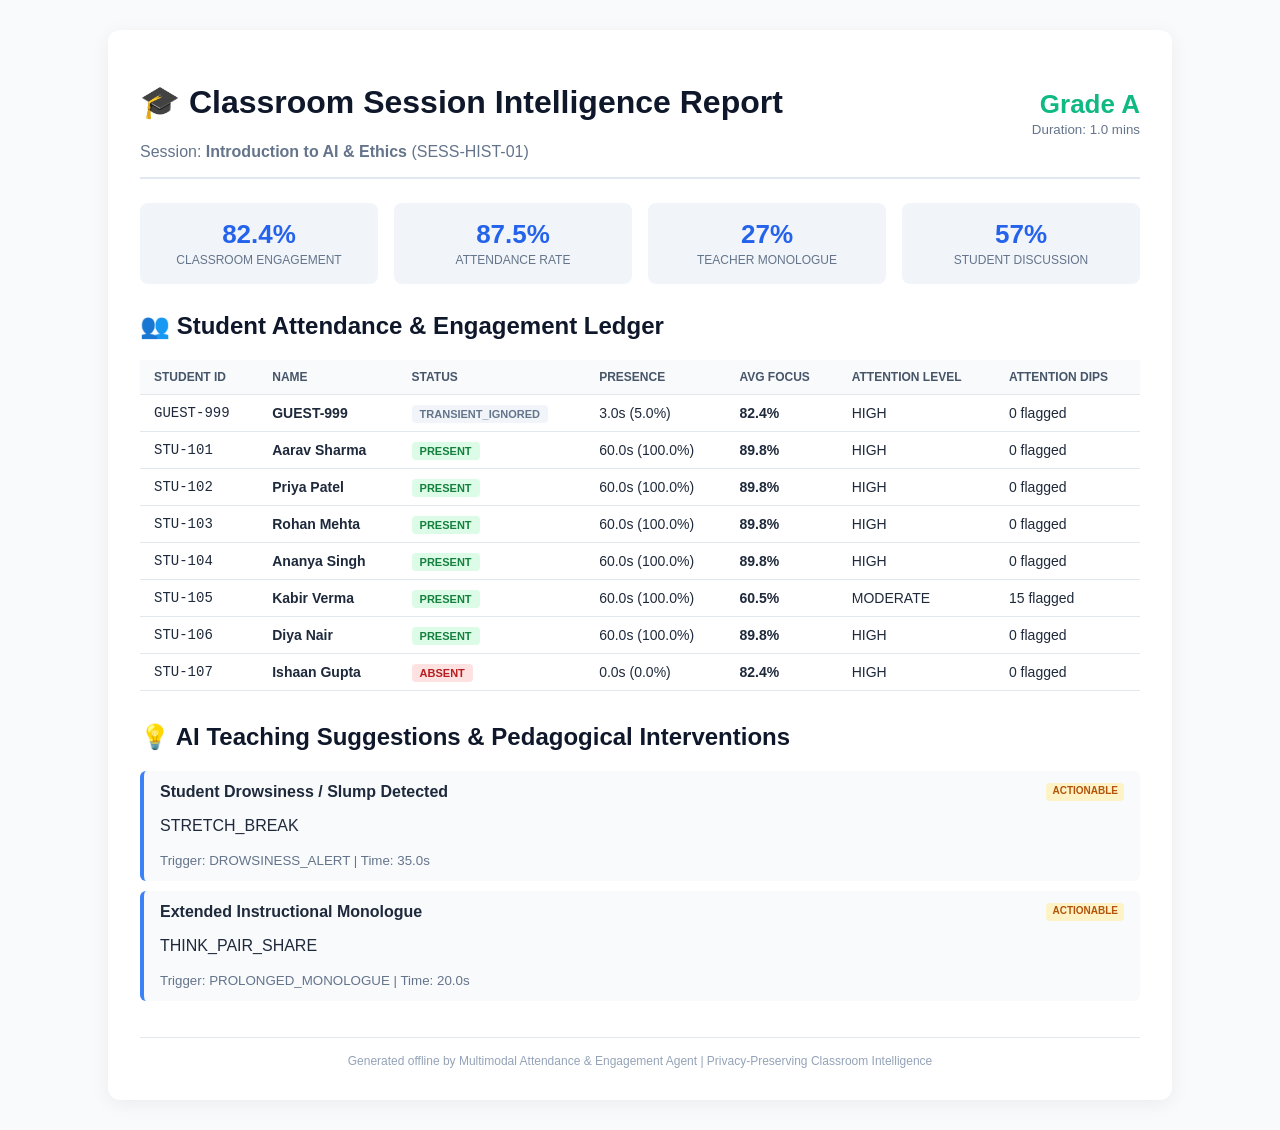
==== data/logs/report_SESS-HIST-01.html @ 331cf937 "feat: complete Senior AI/ML specification with SQLite storage, HTML reports, Streamlit dashboard, ET" ====
<!DOCTYPE html>
<html lang="en">
<head>
    <meta charset="UTF-8">
    <title>Session Report - Introduction to AI & Ethics</title>
    <style>
        body { font-family: -apple-system, BlinkMacSystemFont, "Segoe UI", Roboto, sans-serif; background: #F8FAFC; color: #1E293B; margin: 0; padding: 30px; }
        .container { max-width: 1000px; margin: 0 auto; background: #FFFFFF; border-radius: 12px; padding: 32px; box-shadow: 0 4px 20px rgba(0,0,0,0.06); }
        h1, h2, h3 { color: #0F172A; }
        .header-bar { display: flex; justify-content: space-between; align-items: baseline; border-bottom: 2px solid #E2E8F0; padding-bottom: 16px; margin-bottom: 24px; }
        .stats-grid { display: grid; grid-template-columns: repeat(4, 1fr); gap: 16px; margin-bottom: 28px; }
        .stat-card { background: #F1F5F9; border-radius: 8px; padding: 16px; text-align: center; }
        .stat-val { font-size: 26px; font-weight: 700; color: #2563EB; display: block; }
        .stat-lbl { font-size: 12px; text-transform: uppercase; color: #64748B; }
        table { width: 100%; border-collapse: collapse; margin-top: 12px; font-size: 14px; }
        th, td { padding: 10px 14px; border-bottom: 1px solid #E2E8F0; text-align: left; }
        th { background: #F8FAFC; font-size: 12px; text-transform: uppercase; color: #475569; }
        .badge { padding: 3px 8px; border-radius: 4px; font-size: 11px; font-weight: 600; text-transform: uppercase; }
        .badge-present { background: #DCFCE7; color: #15803D; }
        .badge-late { background: #FEF3C7; color: #B45309; }
        .badge-absent { background: #FEE2E2; color: #B91C1C; }
        .badge-partial { background: #E0E7FF; color: #4338CA; }
        .badge-transient_ignored { background: #F1F5F9; color: #64748B; }
        .sugg-card { background: #F8FAFC; border-left: 4px solid #3B82F6; padding: 12px 16px; border-radius: 6px; margin-bottom: 10px; }
        .sugg-header { display: flex; justify-content: space-between; margin-bottom: 4px; }
        .priority { font-size: 10px; font-weight: 700; padding: 2px 6px; border-radius: 4px; }
        .priority-urgent { background: #FEE2E2; color: #B91C1C; }
        .priority-actionable { background: #FEF3C7; color: #B45309; }
        .footer { margin-top: 36px; padding-top: 16px; border-top: 1px solid #E2E8F0; font-size: 12px; color: #94A3B8; text-align: center; }
    </style>
</head>
<body>
    <div class="container">
        <div class="header-bar">
            <div>
                <h1>🎓 Classroom Session Intelligence Report</h1>
                <p style="margin: 0; color: #64748B;">Session: <strong>Introduction to AI & Ethics</strong> (SESS-HIST-01)</p>
            </div>
            <div style="text-align: right;">
                <span class="stat-val" style="color: #10B981;">Grade A</span>
                <small style="color: #64748B;">Duration: 1.0 mins</small>
            </div>
        </div>

        <div class="stats-grid">
            <div class="stat-card">
                <span class="stat-val">82.4%</span>
                <span class="stat-lbl">Classroom Engagement</span>
            </div>
            <div class="stat-card">
                <span class="stat-val">87.5%</span>
                <span class="stat-lbl">Attendance Rate</span>
            </div>
            <div class="stat-card">
                <span class="stat-val">27%</span>
                <span class="stat-lbl">Teacher Monologue</span>
            </div>
            <div class="stat-card">
                <span class="stat-val">57%</span>
                <span class="stat-lbl">Student Discussion</span>
            </div>
        </div>

        <h2>👥 Student Attendance & Engagement Ledger</h2>
        <table>
            <thead>
                <tr>
                    <th>Student ID</th>
                    <th>Name</th>
                    <th>Status</th>
                    <th>Presence</th>
                    <th>Avg Focus</th>
                    <th>Attention Level</th>
                    <th>Attention Dips</th>
                </tr>
            </thead>
            <tbody>
                
            <tr>
                <td style="font-family: monospace;">GUEST-999</td>
                <td><strong>GUEST-999</strong></td>
                <td><span class="badge badge-transient_ignored">TRANSIENT_IGNORED</span></td>
                <td>3.0s (5.0%)</td>
                <td><strong>82.4%</strong></td>
                <td>HIGH</td>
                <td>0 flagged</td>
            </tr>
            
            <tr>
                <td style="font-family: monospace;">STU-101</td>
                <td><strong>Aarav Sharma</strong></td>
                <td><span class="badge badge-present">PRESENT</span></td>
                <td>60.0s (100.0%)</td>
                <td><strong>89.8%</strong></td>
                <td>HIGH</td>
                <td>0 flagged</td>
            </tr>
            
            <tr>
                <td style="font-family: monospace;">STU-102</td>
                <td><strong>Priya Patel</strong></td>
                <td><span class="badge badge-present">PRESENT</span></td>
                <td>60.0s (100.0%)</td>
                <td><strong>89.8%</strong></td>
                <td>HIGH</td>
                <td>0 flagged</td>
            </tr>
            
            <tr>
                <td style="font-family: monospace;">STU-103</td>
                <td><strong>Rohan Mehta</strong></td>
                <td><span class="badge badge-present">PRESENT</span></td>
                <td>60.0s (100.0%)</td>
                <td><strong>89.8%</strong></td>
                <td>HIGH</td>
                <td>0 flagged</td>
            </tr>
            
            <tr>
                <td style="font-family: monospace;">STU-104</td>
                <td><strong>Ananya Singh</strong></td>
                <td><span class="badge badge-present">PRESENT</span></td>
                <td>60.0s (100.0%)</td>
                <td><strong>89.8%</strong></td>
                <td>HIGH</td>
                <td>0 flagged</td>
            </tr>
            
            <tr>
                <td style="font-family: monospace;">STU-105</td>
                <td><strong>Kabir Verma</strong></td>
                <td><span class="badge badge-present">PRESENT</span></td>
                <td>60.0s (100.0%)</td>
                <td><strong>60.5%</strong></td>
                <td>MODERATE</td>
                <td>15 flagged</td>
            </tr>
            
            <tr>
                <td style="font-family: monospace;">STU-106</td>
                <td><strong>Diya Nair</strong></td>
                <td><span class="badge badge-present">PRESENT</span></td>
                <td>60.0s (100.0%)</td>
                <td><strong>89.8%</strong></td>
                <td>HIGH</td>
                <td>0 flagged</td>
            </tr>
            
            <tr>
                <td style="font-family: monospace;">STU-107</td>
                <td><strong>Ishaan Gupta</strong></td>
                <td><span class="badge badge-absent">ABSENT</span></td>
                <td>0.0s (0.0%)</td>
                <td><strong>82.4%</strong></td>
                <td>HIGH</td>
                <td>0 flagged</td>
            </tr>
            
            </tbody>
        </table>

        <h2 style="margin-top: 32px;">💡 AI Teaching Suggestions & Pedagogical Interventions</h2>
        
            <div class="sugg-card">
                <div class="sugg-header">
                    <strong>Student Drowsiness / Slump Detected</strong>
                    <span class="priority priority-actionable">ACTIONABLE</span>
                </div>
                <p>STRETCH_BREAK</p>
                <small style="color: #64748B;">Trigger: DROWSINESS_ALERT | Time: 35.0s</small>
            </div>
            
            <div class="sugg-card">
                <div class="sugg-header">
                    <strong>Extended Instructional Monologue</strong>
                    <span class="priority priority-actionable">ACTIONABLE</span>
                </div>
                <p>THINK_PAIR_SHARE</p>
                <small style="color: #64748B;">Trigger: PROLONGED_MONOLOGUE | Time: 20.0s</small>
            </div>
            

        <div class="footer">
            Generated offline by Multimodal Attendance & Engagement Agent | Privacy-Preserving Classroom Intelligence
        </div>
    </div>
</body>
</html>
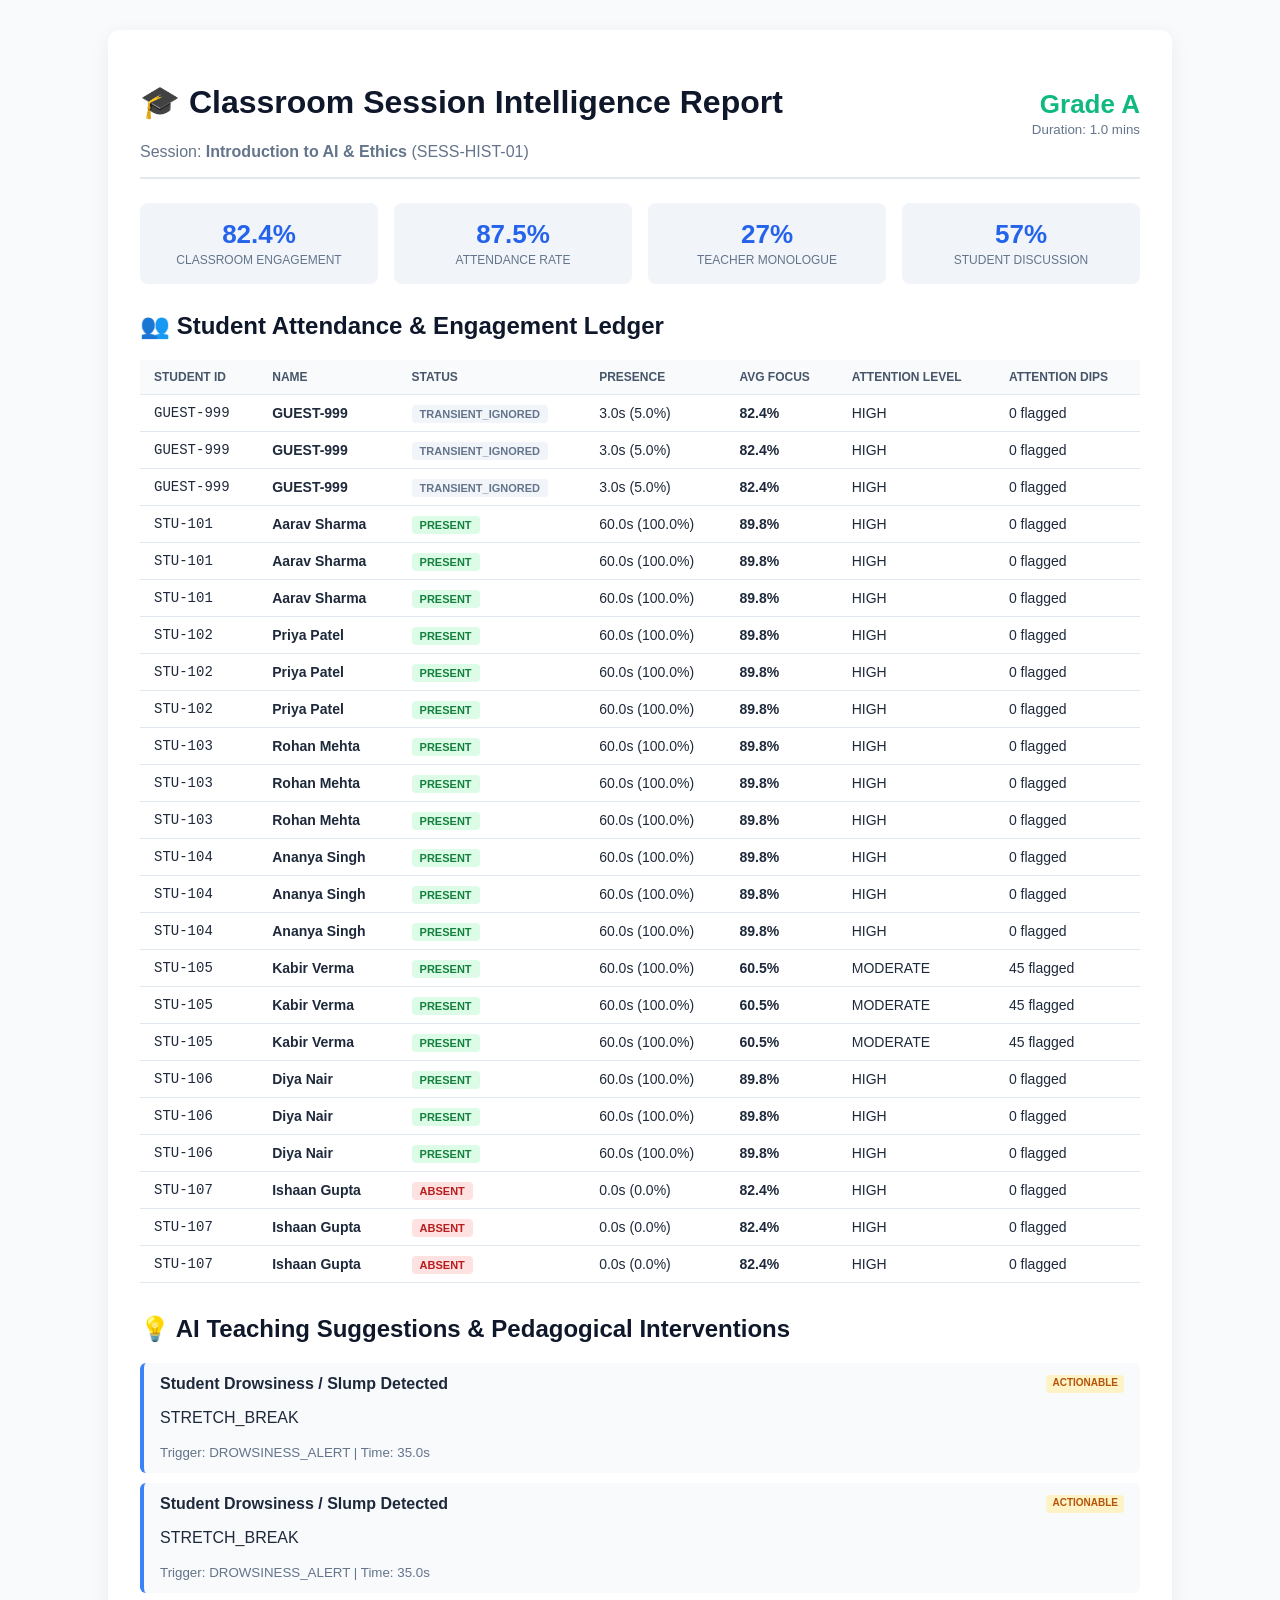
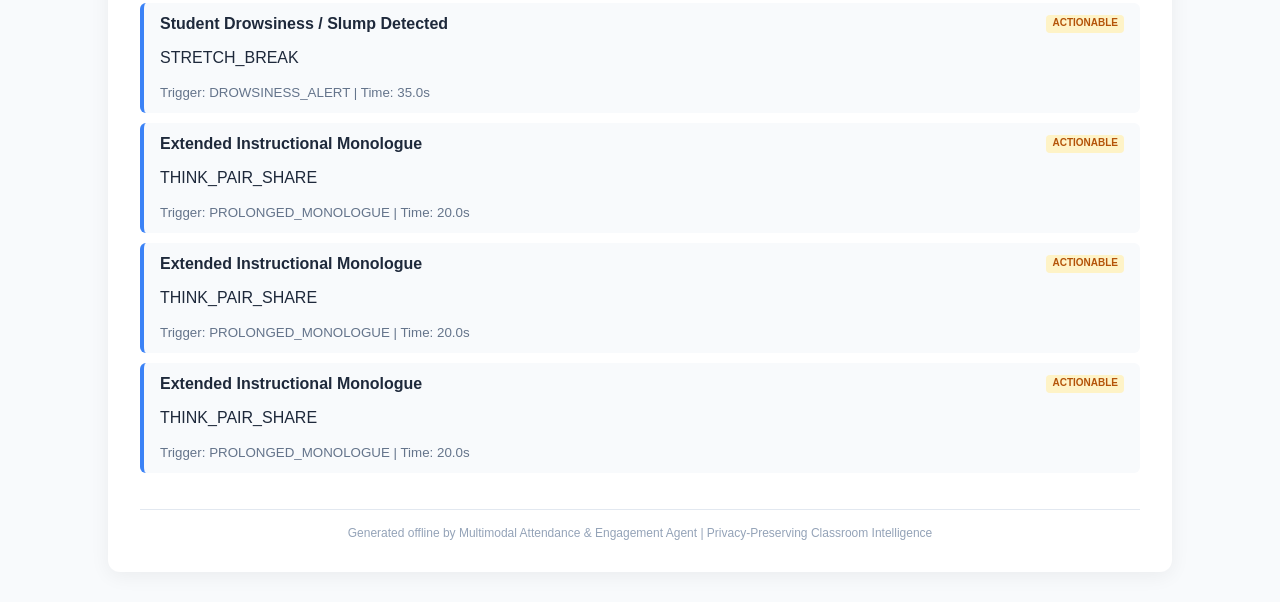
==== commit cb286047: "feat: add manual attendance override in Streamlit and Web Dashboard UI" ====
--- a/data/logs/report_SESS-HIST-01.html
+++ b/data/logs/report_SESS-HIST-01.html
@@ -87,6 +87,26 @@
             </tr>
             
             <tr>
+                <td style="font-family: monospace;">GUEST-999</td>
+                <td><strong>GUEST-999</strong></td>
+                <td><span class="badge badge-transient_ignored">TRANSIENT_IGNORED</span></td>
+                <td>3.0s (5.0%)</td>
+                <td><strong>82.4%</strong></td>
+                <td>HIGH</td>
+                <td>0 flagged</td>
+            </tr>
+            
+            <tr>
+                <td style="font-family: monospace;">GUEST-999</td>
+                <td><strong>GUEST-999</strong></td>
+                <td><span class="badge badge-transient_ignored">TRANSIENT_IGNORED</span></td>
+                <td>3.0s (5.0%)</td>
+                <td><strong>82.4%</strong></td>
+                <td>HIGH</td>
+                <td>0 flagged</td>
+            </tr>
+            
+            <tr>
                 <td style="font-family: monospace;">STU-101</td>
                 <td><strong>Aarav Sharma</strong></td>
                 <td><span class="badge badge-present">PRESENT</span></td>
@@ -97,6 +117,26 @@
             </tr>
             
             <tr>
+                <td style="font-family: monospace;">STU-101</td>
+                <td><strong>Aarav Sharma</strong></td>
+                <td><span class="badge badge-present">PRESENT</span></td>
+                <td>60.0s (100.0%)</td>
+                <td><strong>89.8%</strong></td>
+                <td>HIGH</td>
+                <td>0 flagged</td>
+            </tr>
+            
+            <tr>
+                <td style="font-family: monospace;">STU-101</td>
+                <td><strong>Aarav Sharma</strong></td>
+                <td><span class="badge badge-present">PRESENT</span></td>
+                <td>60.0s (100.0%)</td>
+                <td><strong>89.8%</strong></td>
+                <td>HIGH</td>
+                <td>0 flagged</td>
+            </tr>
+            
+            <tr>
                 <td style="font-family: monospace;">STU-102</td>
                 <td><strong>Priya Patel</strong></td>
                 <td><span class="badge badge-present">PRESENT</span></td>
@@ -107,6 +147,26 @@
             </tr>
             
             <tr>
+                <td style="font-family: monospace;">STU-102</td>
+                <td><strong>Priya Patel</strong></td>
+                <td><span class="badge badge-present">PRESENT</span></td>
+                <td>60.0s (100.0%)</td>
+                <td><strong>89.8%</strong></td>
+                <td>HIGH</td>
+                <td>0 flagged</td>
+            </tr>
+            
+            <tr>
+                <td style="font-family: monospace;">STU-102</td>
+                <td><strong>Priya Patel</strong></td>
+                <td><span class="badge badge-present">PRESENT</span></td>
+                <td>60.0s (100.0%)</td>
+                <td><strong>89.8%</strong></td>
+                <td>HIGH</td>
+                <td>0 flagged</td>
+            </tr>
+            
+            <tr>
                 <td style="font-family: monospace;">STU-103</td>
                 <td><strong>Rohan Mehta</strong></td>
                 <td><span class="badge badge-present">PRESENT</span></td>
@@ -117,6 +177,26 @@
             </tr>
             
             <tr>
+                <td style="font-family: monospace;">STU-103</td>
+                <td><strong>Rohan Mehta</strong></td>
+                <td><span class="badge badge-present">PRESENT</span></td>
+                <td>60.0s (100.0%)</td>
+                <td><strong>89.8%</strong></td>
+                <td>HIGH</td>
+                <td>0 flagged</td>
+            </tr>
+            
+            <tr>
+                <td style="font-family: monospace;">STU-103</td>
+                <td><strong>Rohan Mehta</strong></td>
+                <td><span class="badge badge-present">PRESENT</span></td>
+                <td>60.0s (100.0%)</td>
+                <td><strong>89.8%</strong></td>
+                <td>HIGH</td>
+                <td>0 flagged</td>
+            </tr>
+            
+            <tr>
                 <td style="font-family: monospace;">STU-104</td>
                 <td><strong>Ananya Singh</strong></td>
                 <td><span class="badge badge-present">PRESENT</span></td>
@@ -127,13 +207,53 @@
             </tr>
             
             <tr>
+                <td style="font-family: monospace;">STU-104</td>
+                <td><strong>Ananya Singh</strong></td>
+                <td><span class="badge badge-present">PRESENT</span></td>
+                <td>60.0s (100.0%)</td>
+                <td><strong>89.8%</strong></td>
+                <td>HIGH</td>
+                <td>0 flagged</td>
+            </tr>
+            
+            <tr>
+                <td style="font-family: monospace;">STU-104</td>
+                <td><strong>Ananya Singh</strong></td>
+                <td><span class="badge badge-present">PRESENT</span></td>
+                <td>60.0s (100.0%)</td>
+                <td><strong>89.8%</strong></td>
+                <td>HIGH</td>
+                <td>0 flagged</td>
+            </tr>
+            
+            <tr>
                 <td style="font-family: monospace;">STU-105</td>
                 <td><strong>Kabir Verma</strong></td>
                 <td><span class="badge badge-present">PRESENT</span></td>
                 <td>60.0s (100.0%)</td>
                 <td><strong>60.5%</strong></td>
                 <td>MODERATE</td>
-                <td>15 flagged</td>
+                <td>45 flagged</td>
+            </tr>
+            
+            <tr>
+                <td style="font-family: monospace;">STU-105</td>
+                <td><strong>Kabir Verma</strong></td>
+                <td><span class="badge badge-present">PRESENT</span></td>
+                <td>60.0s (100.0%)</td>
+                <td><strong>60.5%</strong></td>
+                <td>MODERATE</td>
+                <td>45 flagged</td>
+            </tr>
+            
+            <tr>
+                <td style="font-family: monospace;">STU-105</td>
+                <td><strong>Kabir Verma</strong></td>
+                <td><span class="badge badge-present">PRESENT</span></td>
+                <td>60.0s (100.0%)</td>
+                <td><strong>60.5%</strong></td>
+                <td>MODERATE</td>
+                <td>45 flagged</td>
             </tr>
             
             <tr>
@@ -142,6 +262,46 @@
                 <td><span class="badge badge-present">PRESENT</span></td>
                 <td>60.0s (100.0%)</td>
                 <td><strong>89.8%</strong></td>
+                <td>HIGH</td>
+                <td>0 flagged</td>
+            </tr>
+            
+            <tr>
+                <td style="font-family: monospace;">STU-106</td>
+                <td><strong>Diya Nair</strong></td>
+                <td><span class="badge badge-present">PRESENT</span></td>
+                <td>60.0s (100.0%)</td>
+                <td><strong>89.8%</strong></td>
+                <td>HIGH</td>
+                <td>0 flagged</td>
+            </tr>
+            
+            <tr>
+                <td style="font-family: monospace;">STU-106</td>
+                <td><strong>Diya Nair</strong></td>
+                <td><span class="badge badge-present">PRESENT</span></td>
+                <td>60.0s (100.0%)</td>
+                <td><strong>89.8%</strong></td>
+                <td>HIGH</td>
+                <td>0 flagged</td>
+            </tr>
+            
+            <tr>
+                <td style="font-family: monospace;">STU-107</td>
+                <td><strong>Ishaan Gupta</strong></td>
+                <td><span class="badge badge-absent">ABSENT</span></td>
+                <td>0.0s (0.0%)</td>
+                <td><strong>82.4%</strong></td>
+                <td>HIGH</td>
+                <td>0 flagged</td>
+            </tr>
+            
+            <tr>
+                <td style="font-family: monospace;">STU-107</td>
+                <td><strong>Ishaan Gupta</strong></td>
+                <td><span class="badge badge-absent">ABSENT</span></td>
+                <td>0.0s (0.0%)</td>
+                <td><strong>82.4%</strong></td>
                 <td>HIGH</td>
                 <td>0 flagged</td>
             </tr>
@@ -168,6 +328,42 @@
                 </div>
                 <p>STRETCH_BREAK</p>
                 <small style="color: #64748B;">Trigger: DROWSINESS_ALERT | Time: 35.0s</small>
+            </div>
+            
+            <div class="sugg-card">
+                <div class="sugg-header">
+                    <strong>Student Drowsiness / Slump Detected</strong>
+                    <span class="priority priority-actionable">ACTIONABLE</span>
+                </div>
+                <p>STRETCH_BREAK</p>
+                <small style="color: #64748B;">Trigger: DROWSINESS_ALERT | Time: 35.0s</small>
+            </div>
+            
+            <div class="sugg-card">
+                <div class="sugg-header">
+                    <strong>Student Drowsiness / Slump Detected</strong>
+                    <span class="priority priority-actionable">ACTIONABLE</span>
+                </div>
+                <p>STRETCH_BREAK</p>
+                <small style="color: #64748B;">Trigger: DROWSINESS_ALERT | Time: 35.0s</small>
+            </div>
+            
+            <div class="sugg-card">
+                <div class="sugg-header">
+                    <strong>Extended Instructional Monologue</strong>
+                    <span class="priority priority-actionable">ACTIONABLE</span>
+                </div>
+                <p>THINK_PAIR_SHARE</p>
+                <small style="color: #64748B;">Trigger: PROLONGED_MONOLOGUE | Time: 20.0s</small>
+            </div>
+            
+            <div class="sugg-card">
+                <div class="sugg-header">
+                    <strong>Extended Instructional Monologue</strong>
+                    <span class="priority priority-actionable">ACTIONABLE</span>
+                </div>
+                <p>THINK_PAIR_SHARE</p>
+                <small style="color: #64748B;">Trigger: PROLONGED_MONOLOGUE | Time: 20.0s</small>
             </div>
             
             <div class="sugg-card">
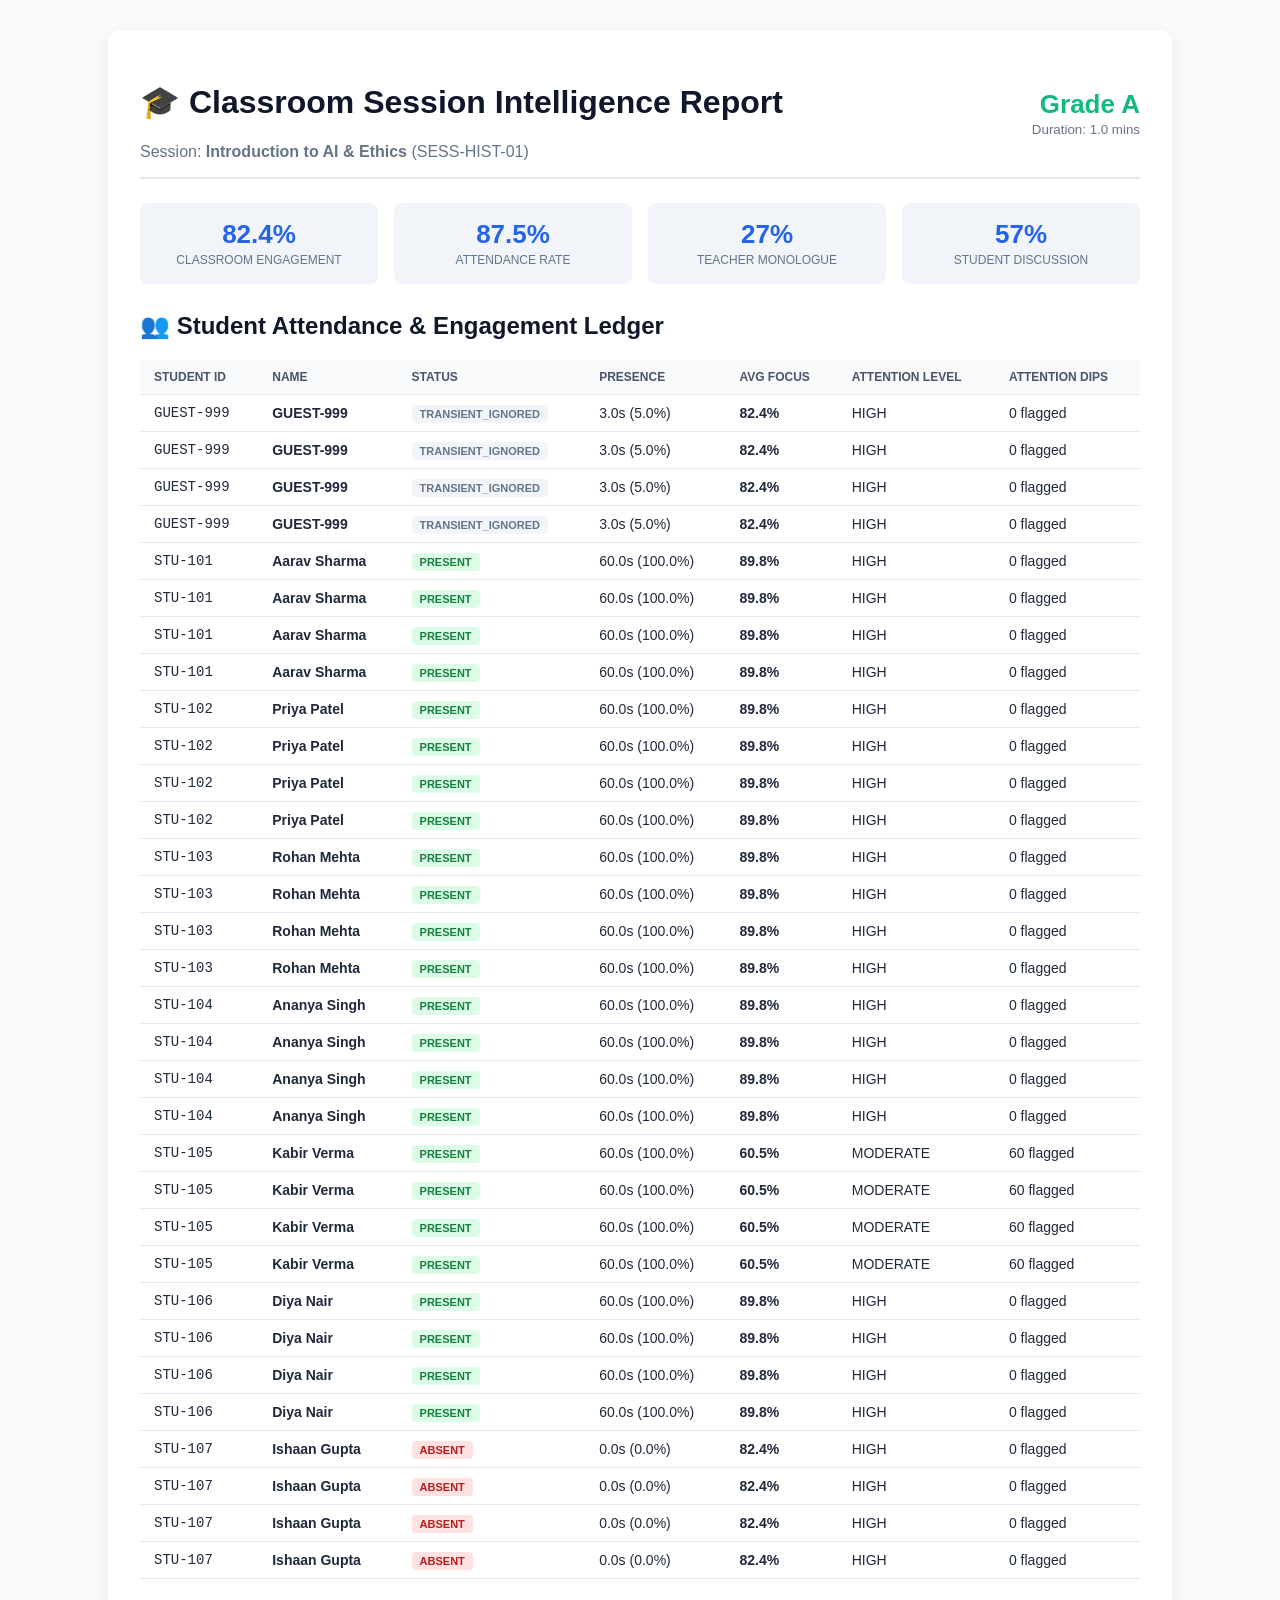
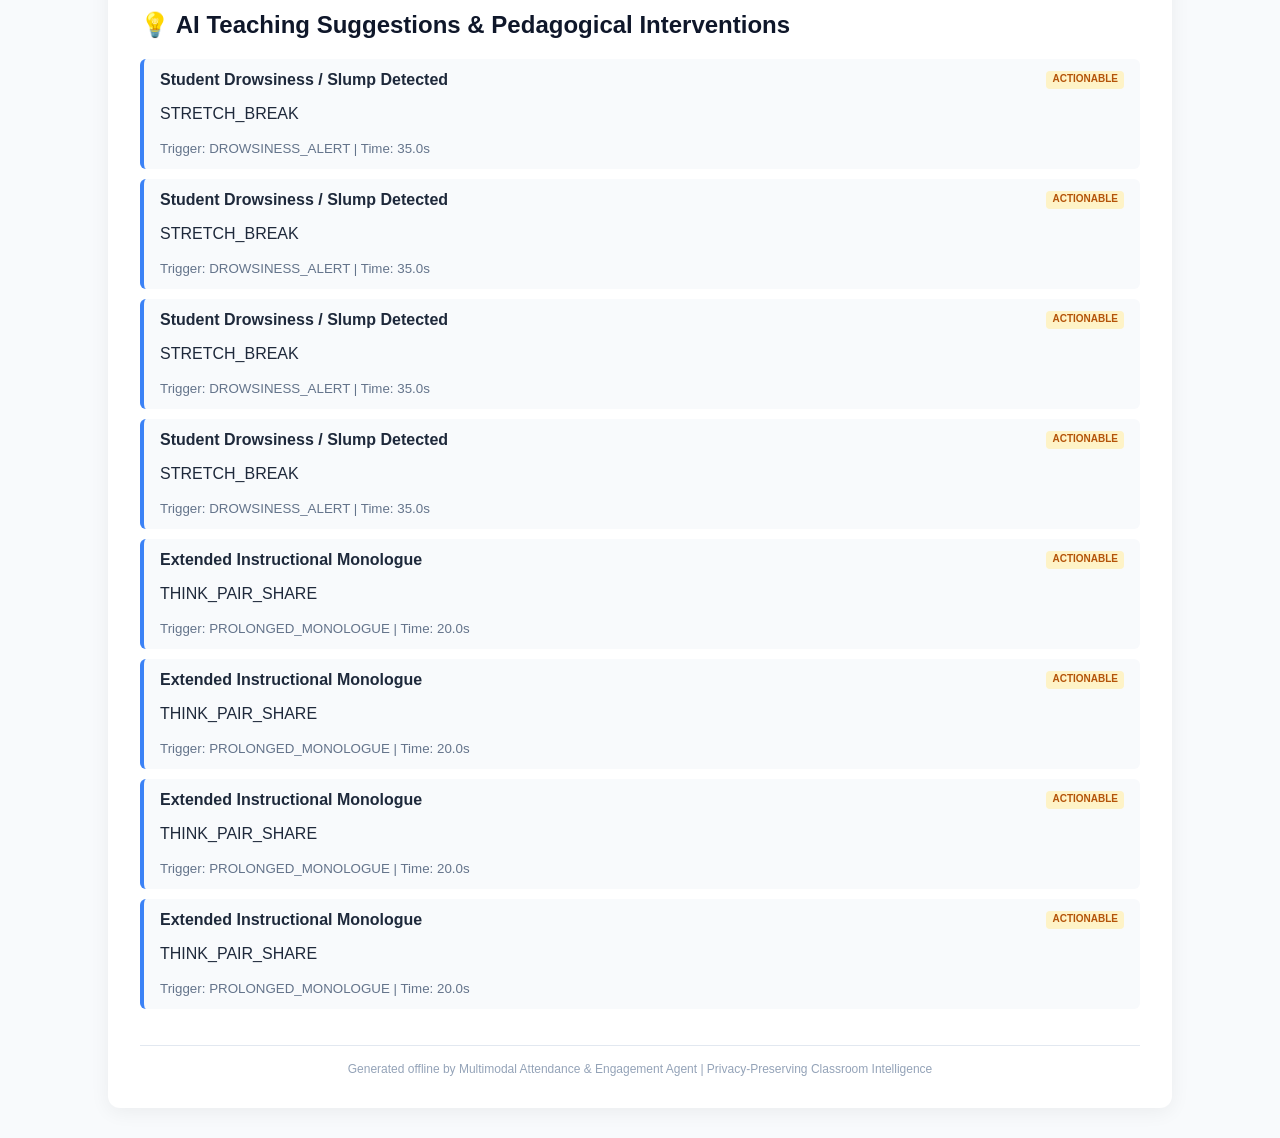
==== commit 9fd68311: "chore: update session database and generated reports" ====
--- a/data/logs/report_SESS-HIST-01.html
+++ b/data/logs/report_SESS-HIST-01.html
@@ -107,6 +107,16 @@
             </tr>
             
             <tr>
+                <td style="font-family: monospace;">GUEST-999</td>
+                <td><strong>GUEST-999</strong></td>
+                <td><span class="badge badge-transient_ignored">TRANSIENT_IGNORED</span></td>
+                <td>3.0s (5.0%)</td>
+                <td><strong>82.4%</strong></td>
+                <td>HIGH</td>
+                <td>0 flagged</td>
+            </tr>
+            
+            <tr>
                 <td style="font-family: monospace;">STU-101</td>
                 <td><strong>Aarav Sharma</strong></td>
                 <td><span class="badge badge-present">PRESENT</span></td>
@@ -137,6 +147,16 @@
             </tr>
             
             <tr>
+                <td style="font-family: monospace;">STU-101</td>
+                <td><strong>Aarav Sharma</strong></td>
+                <td><span class="badge badge-present">PRESENT</span></td>
+                <td>60.0s (100.0%)</td>
+                <td><strong>89.8%</strong></td>
+                <td>HIGH</td>
+                <td>0 flagged</td>
+            </tr>
+            
+            <tr>
                 <td style="font-family: monospace;">STU-102</td>
                 <td><strong>Priya Patel</strong></td>
                 <td><span class="badge badge-present">PRESENT</span></td>
@@ -167,6 +187,16 @@
             </tr>
             
             <tr>
+                <td style="font-family: monospace;">STU-102</td>
+                <td><strong>Priya Patel</strong></td>
+                <td><span class="badge badge-present">PRESENT</span></td>
+                <td>60.0s (100.0%)</td>
+                <td><strong>89.8%</strong></td>
+                <td>HIGH</td>
+                <td>0 flagged</td>
+            </tr>
+            
+            <tr>
                 <td style="font-family: monospace;">STU-103</td>
                 <td><strong>Rohan Mehta</strong></td>
                 <td><span class="badge badge-present">PRESENT</span></td>
@@ -197,6 +227,16 @@
             </tr>
             
             <tr>
+                <td style="font-family: monospace;">STU-103</td>
+                <td><strong>Rohan Mehta</strong></td>
+                <td><span class="badge badge-present">PRESENT</span></td>
+                <td>60.0s (100.0%)</td>
+                <td><strong>89.8%</strong></td>
+                <td>HIGH</td>
+                <td>0 flagged</td>
+            </tr>
+            
+            <tr>
                 <td style="font-family: monospace;">STU-104</td>
                 <td><strong>Ananya Singh</strong></td>
                 <td><span class="badge badge-present">PRESENT</span></td>
@@ -227,13 +267,23 @@
             </tr>
             
             <tr>
+                <td style="font-family: monospace;">STU-104</td>
+                <td><strong>Ananya Singh</strong></td>
+                <td><span class="badge badge-present">PRESENT</span></td>
+                <td>60.0s (100.0%)</td>
+                <td><strong>89.8%</strong></td>
+                <td>HIGH</td>
+                <td>0 flagged</td>
+            </tr>
+            
+            <tr>
                 <td style="font-family: monospace;">STU-105</td>
                 <td><strong>Kabir Verma</strong></td>
                 <td><span class="badge badge-present">PRESENT</span></td>
                 <td>60.0s (100.0%)</td>
                 <td><strong>60.5%</strong></td>
                 <td>MODERATE</td>
-                <td>45 flagged</td>
+                <td>60 flagged</td>
             </tr>
             
             <tr>
@@ -243,7 +293,7 @@
                 <td>60.0s (100.0%)</td>
                 <td><strong>60.5%</strong></td>
                 <td>MODERATE</td>
-                <td>45 flagged</td>
+                <td>60 flagged</td>
             </tr>
             
             <tr>
@@ -253,7 +303,17 @@
                 <td>60.0s (100.0%)</td>
                 <td><strong>60.5%</strong></td>
                 <td>MODERATE</td>
-                <td>45 flagged</td>
+                <td>60 flagged</td>
+            </tr>
+            
+            <tr>
+                <td style="font-family: monospace;">STU-105</td>
+                <td><strong>Kabir Verma</strong></td>
+                <td><span class="badge badge-present">PRESENT</span></td>
+                <td>60.0s (100.0%)</td>
+                <td><strong>60.5%</strong></td>
+                <td>MODERATE</td>
+                <td>60 flagged</td>
             </tr>
             
             <tr>
@@ -282,6 +342,26 @@
                 <td><span class="badge badge-present">PRESENT</span></td>
                 <td>60.0s (100.0%)</td>
                 <td><strong>89.8%</strong></td>
+                <td>HIGH</td>
+                <td>0 flagged</td>
+            </tr>
+            
+            <tr>
+                <td style="font-family: monospace;">STU-106</td>
+                <td><strong>Diya Nair</strong></td>
+                <td><span class="badge badge-present">PRESENT</span></td>
+                <td>60.0s (100.0%)</td>
+                <td><strong>89.8%</strong></td>
+                <td>HIGH</td>
+                <td>0 flagged</td>
+            </tr>
+            
+            <tr>
+                <td style="font-family: monospace;">STU-107</td>
+                <td><strong>Ishaan Gupta</strong></td>
+                <td><span class="badge badge-absent">ABSENT</span></td>
+                <td>0.0s (0.0%)</td>
+                <td><strong>82.4%</strong></td>
                 <td>HIGH</td>
                 <td>0 flagged</td>
             </tr>
@@ -346,6 +426,24 @@
                 </div>
                 <p>STRETCH_BREAK</p>
                 <small style="color: #64748B;">Trigger: DROWSINESS_ALERT | Time: 35.0s</small>
+            </div>
+            
+            <div class="sugg-card">
+                <div class="sugg-header">
+                    <strong>Student Drowsiness / Slump Detected</strong>
+                    <span class="priority priority-actionable">ACTIONABLE</span>
+                </div>
+                <p>STRETCH_BREAK</p>
+                <small style="color: #64748B;">Trigger: DROWSINESS_ALERT | Time: 35.0s</small>
+            </div>
+            
+            <div class="sugg-card">
+                <div class="sugg-header">
+                    <strong>Extended Instructional Monologue</strong>
+                    <span class="priority priority-actionable">ACTIONABLE</span>
+                </div>
+                <p>THINK_PAIR_SHARE</p>
+                <small style="color: #64748B;">Trigger: PROLONGED_MONOLOGUE | Time: 20.0s</small>
             </div>
             
             <div class="sugg-card">
